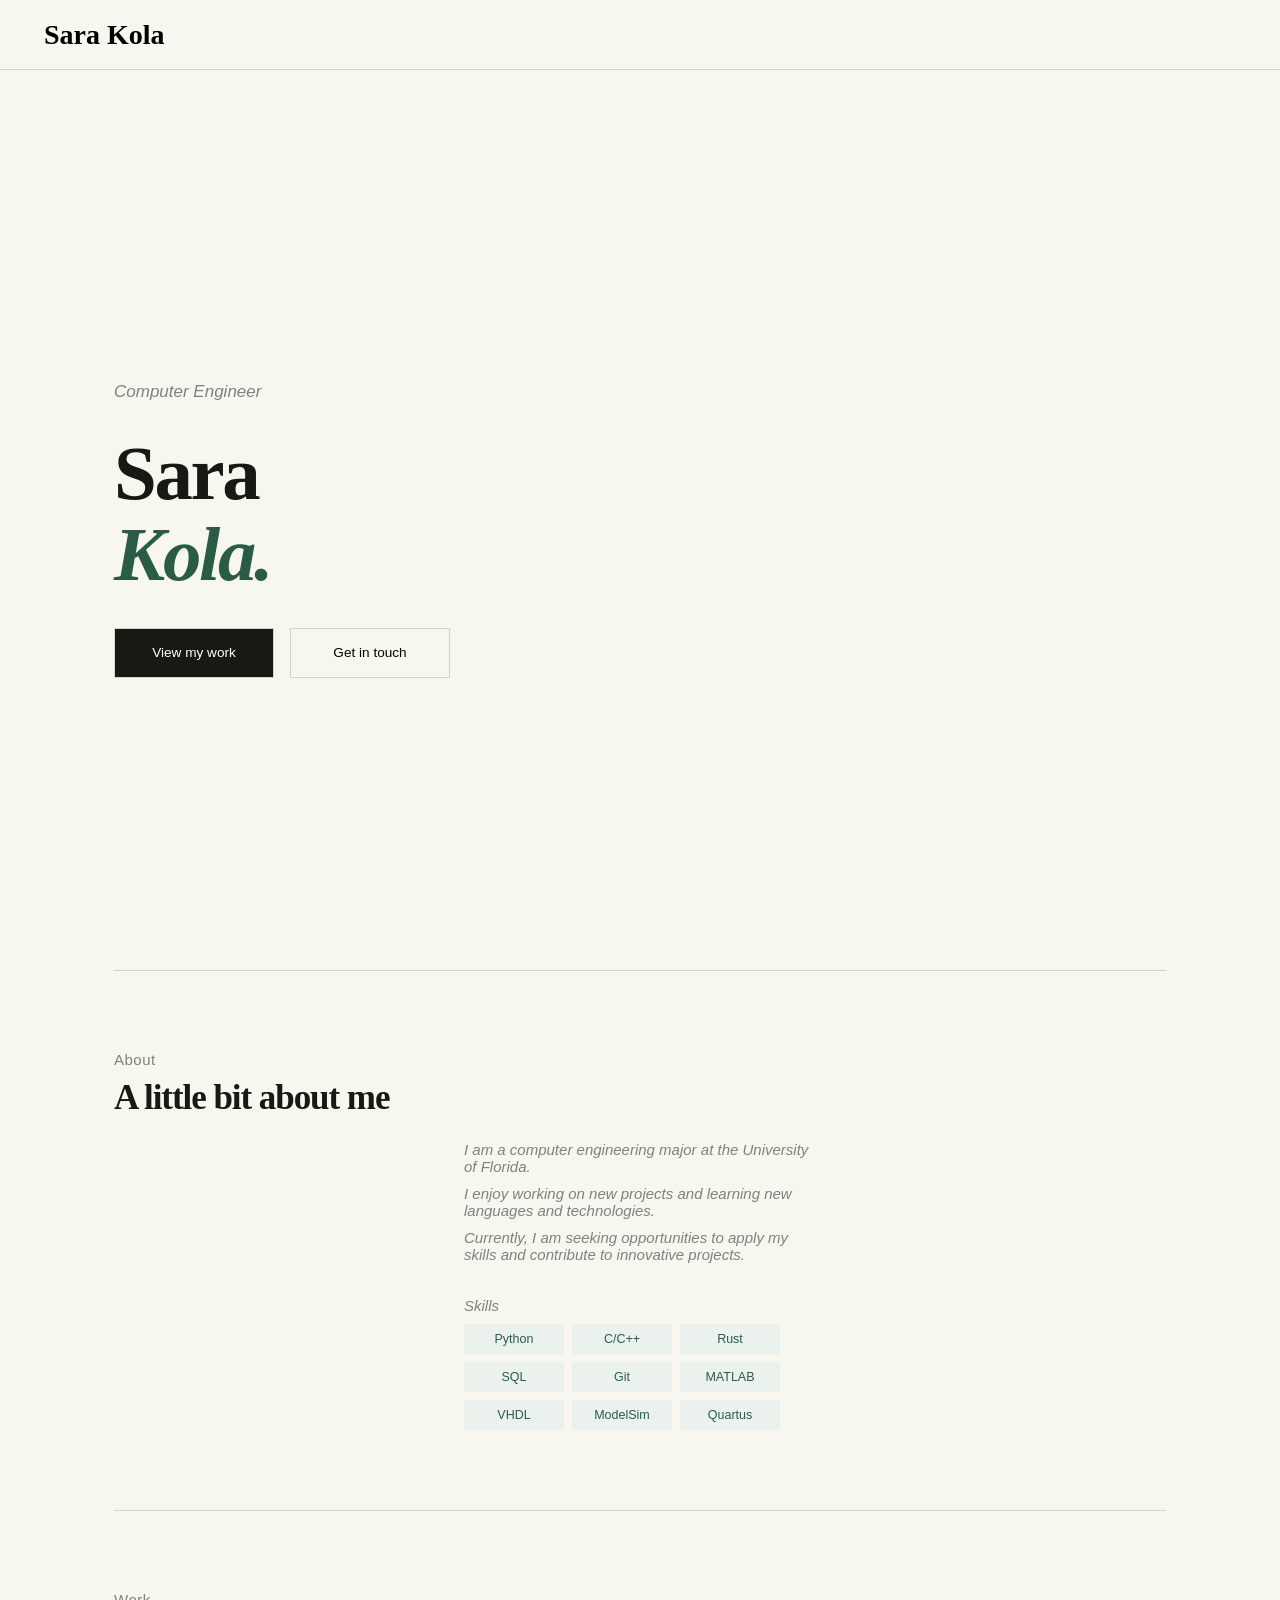
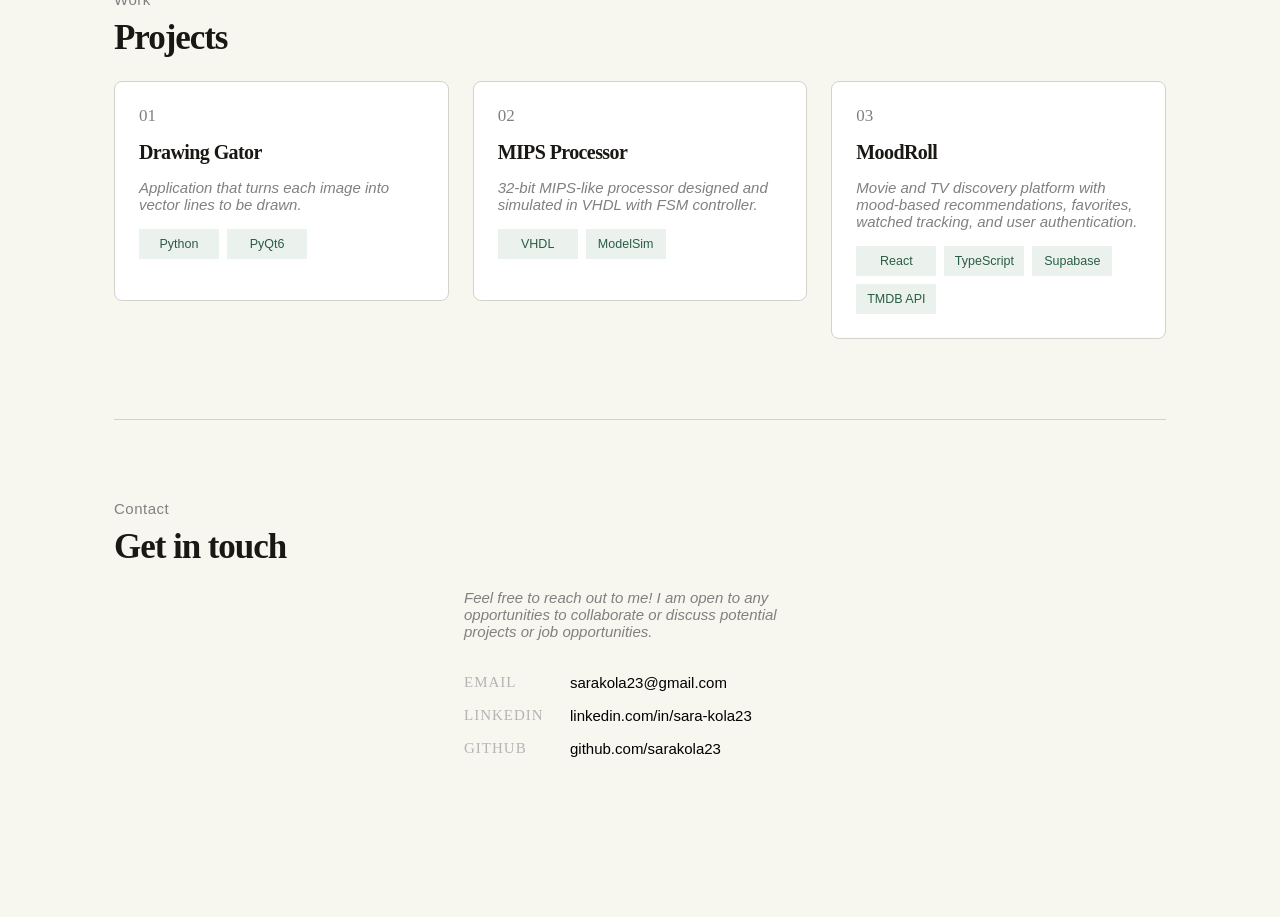
==== index.html @ 0d30940b "added new project" ====
<!DOCTYPE html>
<html lang="en">
    <head>
        <meta charset="UTF-8">
        <meta name="viewport" content="width=device-width, initial-scale=1.0">
        <title>Sara's Portofolio</title>
        <link rel="stylesheet" href="style.css">
        <style>
            *, *::before, *::after {
                box-sizing: border-box;
            }

            html {
                scroll-behavior: smooth;
            }

            body {
                margin: 0;
                min-height: 100vh;
                background-color: #f7f7f0;
                font-family: 'DM Sans', sans-serif;
                color: #1A1814;
                padding-top: 70px;
            }

            .page-container {
                max-width: 1100px;
                margin: 0 auto;
                padding: 0 24px 80px;
            }

            section {
                padding: 80px 0;
            }

            section:first-of-type {
                padding-top: 100px;
                min-height: 100vh;
                display: flex;
                flex-direction: column;
                justify-content: center;
            }

            .body-name {
                font-family: 'DM Serif Display', serif;
                font-size: clamp(4rem, 6vw, 90px);
                line-height: 1.05;
                letter-spacing: -0.03em;
                font-weight: bold;
                margin: 0;
            }

            .title-name {
                font-family: 'DM Sans', sans-serif;
                font-style: italic;
                font-size: 17px;
                font-weight: 500;
                color: rgb(128, 128, 128);
                margin: 0 0 32px;
            }

            .sec-part {
                color: #2A5C45;
            }

            nav {
                position: fixed;
                top: 0;
                left: 0;
                right: 0;
                background-color: #f7f7f0;
                border-bottom: 1px solid #d3d3ca;
                display: flex;
                justify-content: space-between;
                align-items: center;
                padding: 0 24px;
                height: 70px;
                z-index: 10;
            }

            .nav-title {
                font-family: Serif;
                font-size: 28px;
                font-weight: bold;
                color: black;
                margin: 0;
            }

            .separation {
                border-top: 1px solid #d3d3ca;
                margin: 0;
            }

            .label-section {
                font-family: 'DM Sans', sans-serif;
                font-size: 15px;
                color: rgb(128, 128, 128);
                letter-spacing: 0.5px;
                margin: 0 0 12px;
            }

            .title-section {
                font-family: 'DM Serif Display', serif;
                font-size: clamp(2rem, 3vw, 35px);
                color: #1A1814;
                line-height: 1.05;
                letter-spacing: -0.03em;
                font-weight: bold;
                margin: 0 0 24px;
            }

            .section-text {
                font-family: 'DM Sans', sans-serif;
                font-style: italic;
                font-size: 15px;
                font-weight: 500;
                color: rgb(128, 128, 128);
                margin: 0;
            }

            .section-text p {
                margin: 0 0 10px;
            }

            .button-grid {
                display: flex;
                flex-wrap: wrap;
                gap: 16px;
                margin-top: 32px;
            }

            .button-section {
                font-family: 'DM Sans', sans-serif;
                font-size: 13.6px;
                border: 1px solid #d3d3ca;
                background-color: #1A1814;
                width: 160px;
                height: 50px;
                display: inline-flex;
                align-items: center;
                justify-content: center;
                color: white;
                text-decoration: none;
                cursor: pointer;
            }

            .button-colors {
                background-color: #f7f7f0;
                color: black;
            }

            .about-grid {
                display: grid;
                grid-template-columns: repeat(auto-fit, minmax(280px, 1fr));
                gap: 24px;
            }

            .skills-grid {
                display: flex;
                flex-wrap: wrap;
                gap: 8px;
                align-content: flex-start;
            }

            .skill-tag,
            .skill-tag-smaller {
                font-family: 'DM Sans', sans-serif;
                font-size: 12.5px;
                background-color: #EBF2EE;
                color: #2A5C45;
                display: inline-flex;
                align-items: center;
                justify-content: center;
                text-align: center;
                padding: 0 10px;
                height: 30px;
            }

            .skill-tag {
                min-width: 100px;
            }

            .skill-tag-smaller {
                min-width: 80px;
            }

            .project-grid {
                display: grid;
                grid-template-columns: repeat(auto-fit, minmax(260px, 1fr));
                gap: 24px;
            }

            .project-link {
                color: inherit;
                text-decoration: none;
            }

            .project-card {
                border: 1px solid #d3d3ca;
                border-radius: 8px;
                padding: 24px;
                min-height: 220px;
                background-color: white;
                transition: transform 0.2s ease, border-color 0.2s ease, box-shadow 0.2s ease;
                display: flex;
                flex-direction: column;
                gap: 16px;
            }

            .project-card:hover {
                transform: translateY(-4px);
                border-color: #a7ad9e;
                box-shadow: 0 10px 25px rgba(0, 0, 0, 0.08);
            }

            .project-numbers {
                font-family: 'Arial Narrow';
                font-size: 17px;
                color: rgb(128, 128, 128);
                margin: 0;
            }

            .project-title {
                font-family: 'DM Serif Display', serif;
                font-size: 20px;
                color: #1A1814;
                line-height: 1.05;
                letter-spacing: -0.03em;
                font-weight: bold;
                margin: 0;
            }

            .contact-links {
                display: flex;
                flex-direction: column;
                gap: 16px;
            }

            .contact-row {
                display: flex;
                flex-wrap: wrap;
                align-items: center;
                gap: 16px;
            }

            .contact-label {
                font-family: 'Arial Narrow';
                font-size: 15px;
                color: rgb(180, 180, 180);
                letter-spacing: 1px;
                text-transform: uppercase;
                width: 90px;
            }

            .contact-value {
                font-family: 'DM Sans', sans-serif;
                text-decoration: none;
                font-size: 15px;
                color: black;
            }

            @media (max-width: 640px) {
                .nav-title {
                    font-size: 24px;
                }

                .button-grid {
                    justify-content: flex-start;
                }
            }
        </style>
    </head>
    <body>
        <header>
            <nav>
                <h1 class="nav-title">Sara Kola</h1>
                <ul></ul>
            </nav>
        </header>
        <div class="page-container">
        <section>
            <p class="title-name">Computer Engineer</p>
            <h1 class="body-name">Sara<br/><em class="sec-part">Kola.</em></h1>
        <div class="button-grid">
            <a href="#work" class="button-section">View my work</a>
            <a href="#contact" class="button-section button-colors">Get in touch</a>
        </div>  
        </section>

        <hr class="separation">

        <section id="about">
            <p class="label-section">About </p>
            <h2 class="title-section">A little bit about me</h2>
            <div class="about-grid">
                <div class="section-text">
                    <p>I am a computer engineering major at the University of Florida.</p>
                    <p>I enjoy working on new projects and learning new languages and technologies.</p>
                    <p>Currently, I am seeking opportunities to apply my skills and contribute to innovative projects.</p>
                </div>
            <div>
                <p class="section-text" style="margin-bottom: 10px">Skills</p>
                <div class="skills-grid">
                    <span class="skill-tag">Python</span>
                    <span class="skill-tag">C/C++</span>
                    <span class="skill-tag">Rust</span>
                    <span class="skill-tag">SQL</span>
                    <span class="skill-tag">Git</span>
                    <span class="skill-tag">MATLAB</span>
                    <span class="skill-tag">VHDL</span>
                    <span class="skill-tag">ModelSim</span>
                    <span class="skill-tag">Quartus</span>
                </div>
            </div>
            </div>
        </section>

        <hr class="separation">

        <section id="work">
            <p class="label-section">Work</p>
            <h2 class="title-section">Projects</h2>
            <div class="project-grid">
                <a href="project1.html" class="project-link">
                    <div class="project-card">
                        <p class="project-numbers">01</p>
                        <h3 class="project-title">Drawing Gator</h3>
                        <p class="section-text">Application that turns each image into vector lines to be drawn.</p>
                        <div class="skills-grid">
                            <span class="skill-tag-smaller">Python</span>
                            <span class="skill-tag-smaller">PyQt6</span>
                        </div>
                    </div>
                </a>

                <a href="project2.html" class="project-link">
                    <div class="project-card">
                        <p class="project-numbers">02</p>
                        <h3 class="project-title">MIPS Processor</h3>
                        <p class="section-text">32-bit MIPS-like processor designed and simulated in VHDL with FSM controller.</p>
                        <div class="skills-grid">
                            <span class="skill-tag-smaller">VHDL</span>
                            <span class="skill-tag-smaller">ModelSim</span>
                        </div>
                    </div>
                </a>

                <a href="project3.html" class="project-link">
                    <div class="project-card">
                        <p class="project-numbers">03</p>
                        <h3 class="project-title">MoodRoll</h3>
                        <p class="section-text">Movie and TV discovery platform with mood-based recommendations, favorites, watched tracking, and user authentication.</p>
                        <div class="skills-grid">
                            <span class="skill-tag-smaller">React</span>
                            <span class="skill-tag-smaller">TypeScript</span>
                            <span class="skill-tag-smaller">Supabase</span>
                            <span class="skill-tag-smaller">TMDB API</span>
                        </div>
                    </div>
                </a>
            </div>
        </section>

        <hr class="separation">

        <section id="contact">
            <p class="label-section">Contact</p>
            <h2 class="title-section">Get in touch</h2>
            <div class="about-grid">
                <div class="section-text">
                    <p>Feel free to reach out to me! I am open to any opportunities to collaborate or discuss potential projects or job opportunities.</p>
                </div>
                <div class="contact-links">
                    <div class="contact-row">
                        <span class="contact-label">Email</span>
                        <a class="contact-value" href="mailto:sarakola23@gmail.com">sarakola23@gmail.com</a>
                    </div>
                    <div class="contact-row">
                        <span class="contact-label">LinkedIn</span>
                        <a class="contact-value" href="https://linkedin.com/in/sara-kola23" target="_blank">linkedin.com/in/sara-kola23</a>
                    </div>
                    <div class="contact-row">
                        <span class="contact-label">Github</span>
                        <a class="contact-value" href="https://github.com/sarakola23" target="_blank">github.com/sarakola23</a>
                    </div>
                </div>
            </div>
        </section>
        </div>
    </body>
</html>
---- style.css ----
*, *::before, *::after {
    box-sizing: border-box;
}

body {
    background-color: #f7f7f0;
    font-family: 'DM Sans', sans-serif;
    margin: 0;
    padding: 0;
}

html {
    scroll-behavior: smooth;
}

.sec-part {
    color: #2A5C45;
}


nav {
    position: fixed; top: 0; left: 0; right: 0;
    background-color: #f7f7f0;
    border-bottom: 1px solid #d3d3ca;
    color: black;
    display: flex;
    justify-content: space-between;
    align-items: center;
    width: 100%;
    height: 70px;
    line-height: 70px;
    overflow: hidden;
    z-index: 100;
}

.nav-title {
    font-family: Serif;
    font-size: 28px;
    font-weight: bold;
    color: black;
    padding-left: 20px;
    margin: 0;
}

.nav-back {
    font-family: 'DM Sans', sans-serif;
    font-size: 15px;
    color: rgb(128, 128, 128);
    text-decoration: none;
    letter-spacing: 0.5px;
}

.separation {
    border: none;
    border-top: 1px solid #d3d3ca;
    margin-left: 350px;
    margin-right: 350px;
}

.label-section {
    font-family: 'DM Sans', sans-serif;
    font-size: 15px;
    color: rgb(128, 128, 128);
    text-decoration: none;
    letter-spacing: 0.5px;
    margin-left: 350px;
    margin-top: 0px;
}

.title-section {
    font-family: 'DM Serif Display', serif;
    font-size: 35px;
    color: #1A1814;
    line-height: 1.05;
    letter-spacing: -0.03em;
    font-weight: bold;
    margin-left: 350px;
    margin-top: 0px;
}

.section-text {
    font-family: 'DM Sans', sans-serif;
    font-style: italic;
    font-size: 15px;
    font-weight: 500;
    color: rgb(128, 128, 128);
    margin-top: 0px;
}

.section-text p {
    margin: 0;
    margin-bottom: 6px;
}

.about-grid {
    display: grid;
    grid-template-columns: 50% 50%;
    gap: 20px;
    margin-left: 350px;
    margin-right: 350px;
}

.skills-grid {
    display: flex;
    flex-wrap: wrap;
    gap: 8px;
    align-content: flex-start;
}

.skill-tag {
    font-family: 'DM Sans', sans-serif;
    font-size: 12.5px;
    background-color: #EBF2EE;
    color: #2A5C45;
    width: 100px;
    height: 25px;
    display: flex;
    align-items: center;
    justify-content: center;
    text-align: center;
}

.skill-tag-smaller {
    font-family: 'DM Sans', sans-serif;
    font-size: 12.5px;
    background-color: #EBF2EE;
    color: #2A5C45;
    width: 80px;
    height: 25px;
    display: flex;
    align-items: center;
    justify-content: center;
    text-align: center;
}

@media (max-width: 768px) {

    .separation {
        margin-left: 20px;
        margin-right: 20px;
    }

    .label-section {
        margin-left: 20px;
    }

    .title-section {
        font-size: 26px;
        margin-left: 20px;
        margin-right: 20px;
    }

    .about-grid {
        grid-template-columns: 1fr;
        margin-left: 20px;
        margin-right: 20px;
    }

    .nav-back {
        font-size: 13px;
    }
}
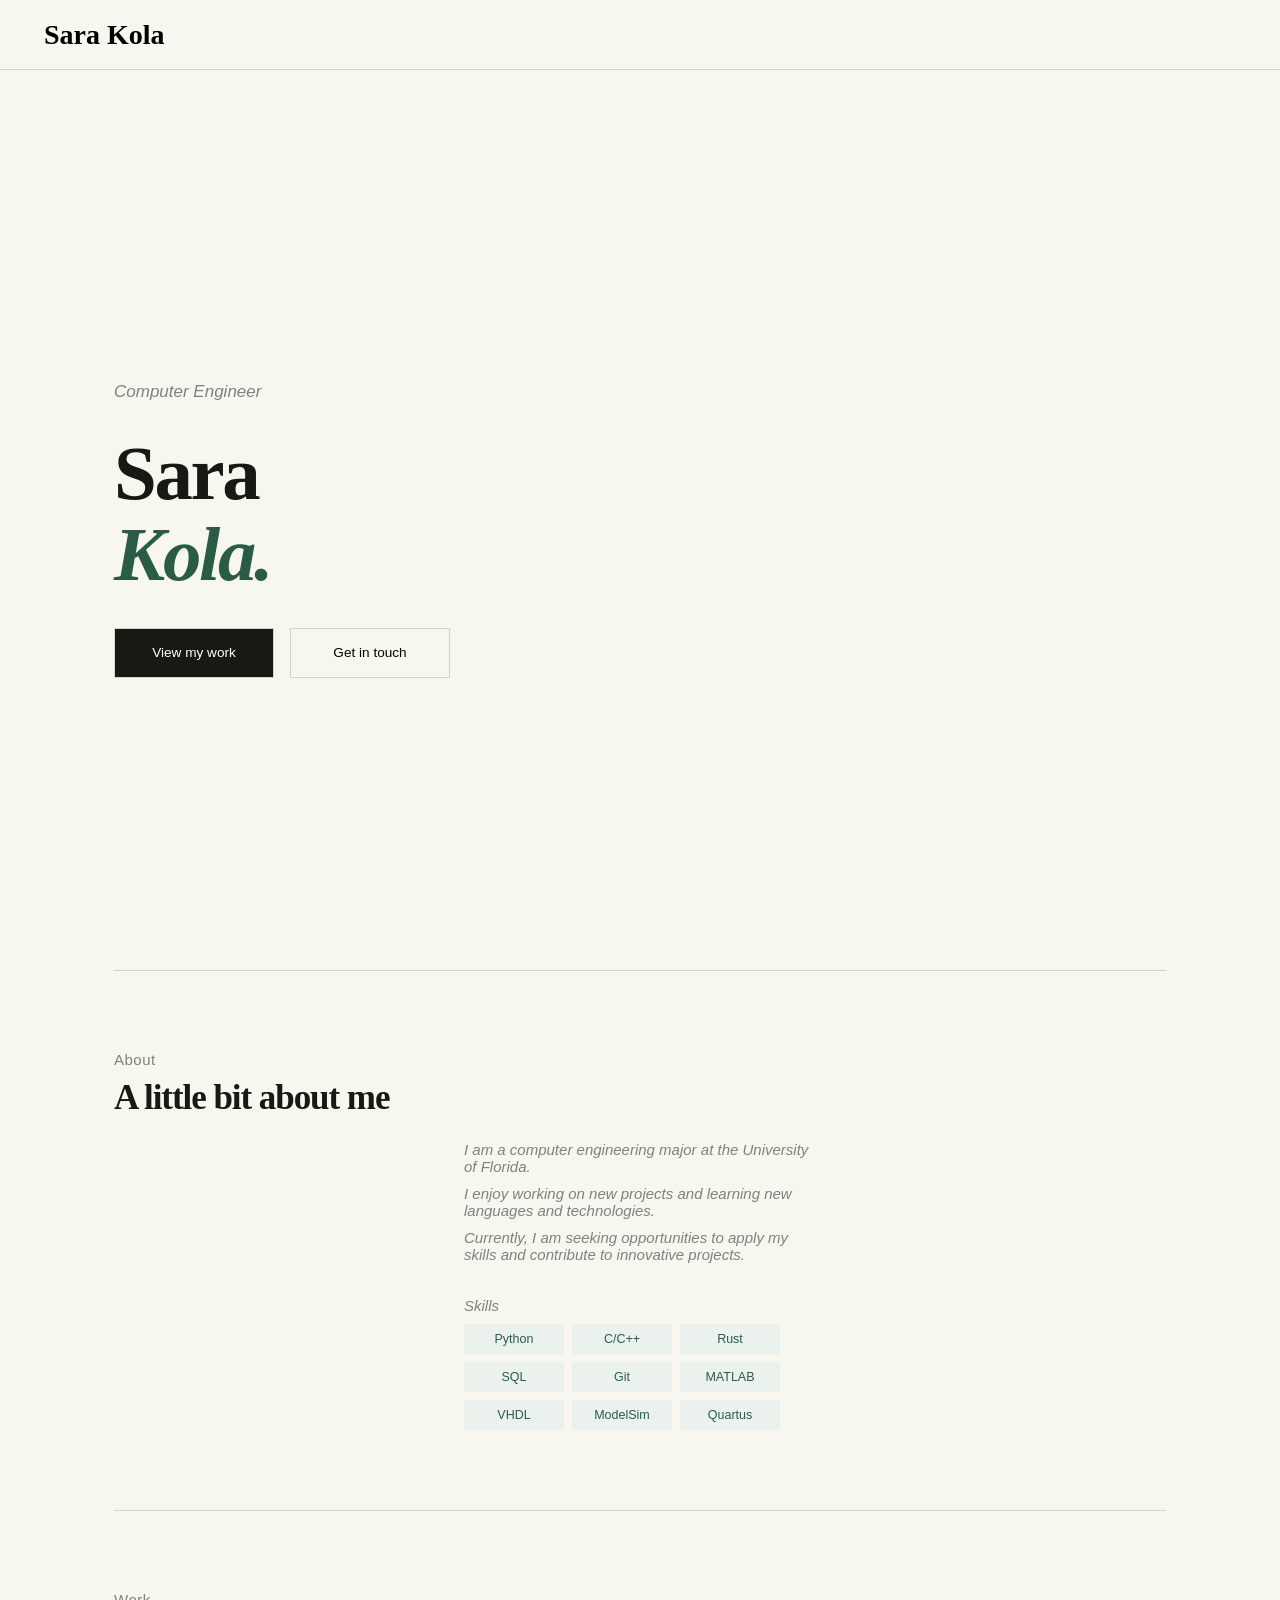
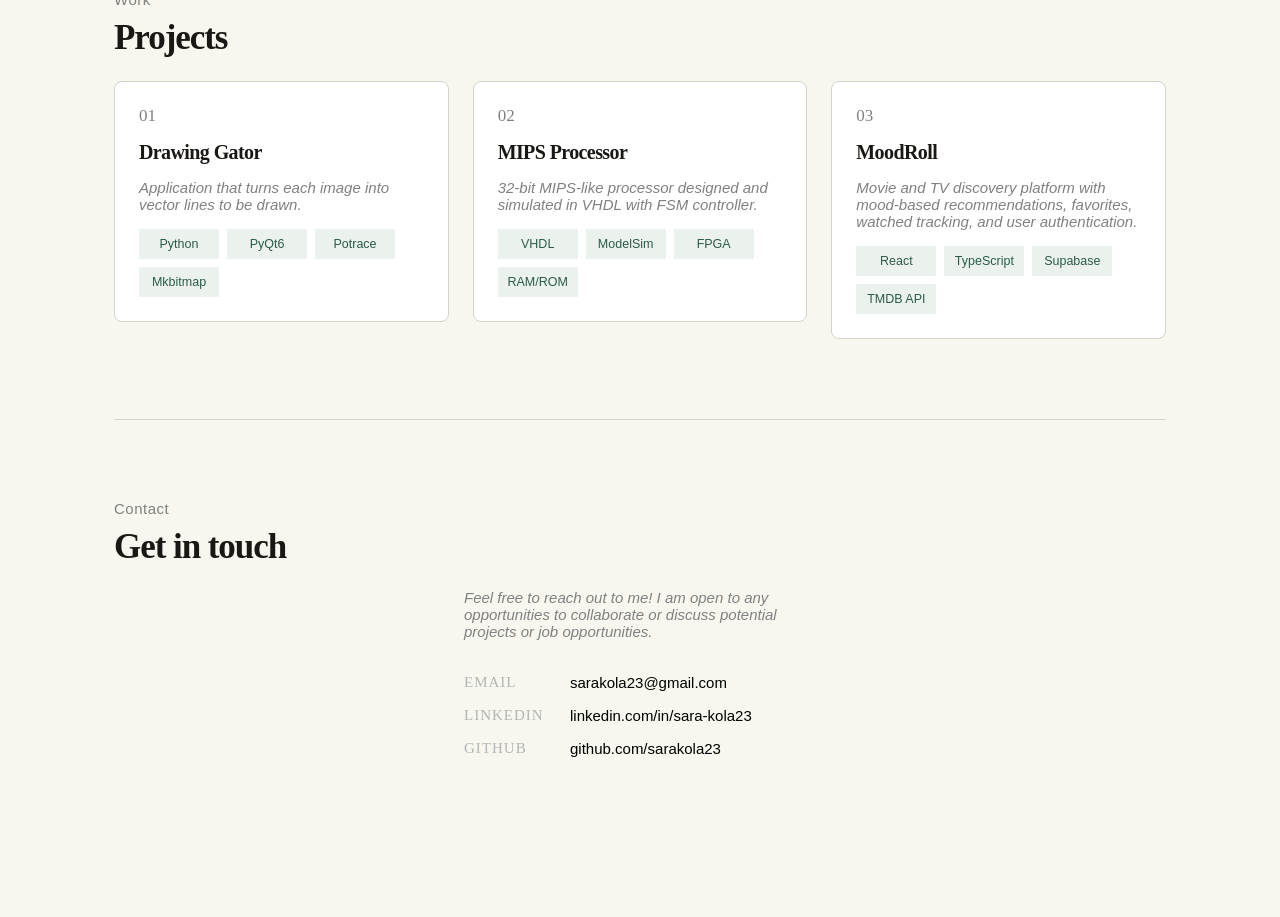
==== commit c9a2adea: "new changes" ====
--- a/index.html
+++ b/index.html
@@ -329,6 +329,8 @@
                         <div class="skills-grid">
                             <span class="skill-tag-smaller">Python</span>
                             <span class="skill-tag-smaller">PyQt6</span>
+                            <span class="skill-tag-smaller">Potrace</span>
+                            <span class="skill-tag-smaller">Mkbitmap</span>
                         </div>
                     </div>
                 </a>
@@ -341,6 +343,8 @@
                         <div class="skills-grid">
                             <span class="skill-tag-smaller">VHDL</span>
                             <span class="skill-tag-smaller">ModelSim</span>
+                            <span class="skill-tag-smaller">FPGA</span>
+                            <span class="skill-tag-smaller">RAM/ROM</span>
                         </div>
                     </div>
                 </a>
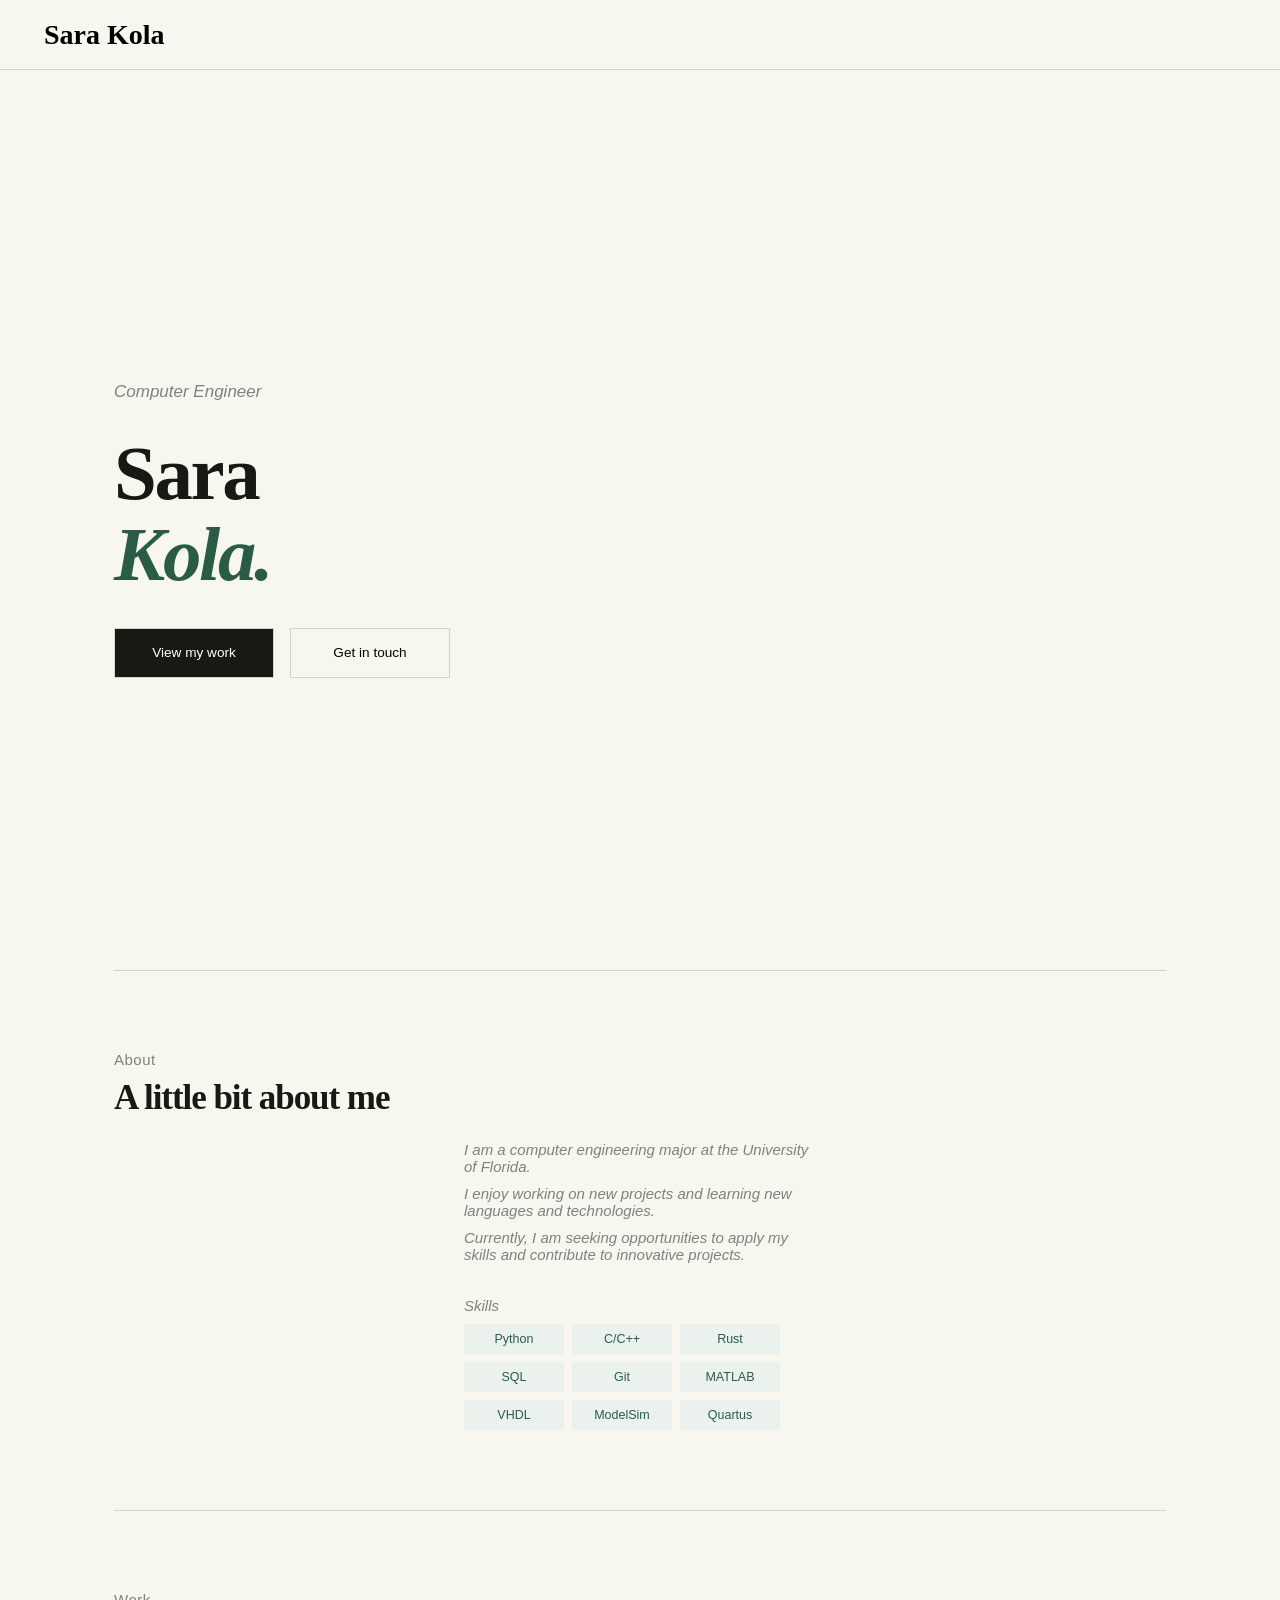
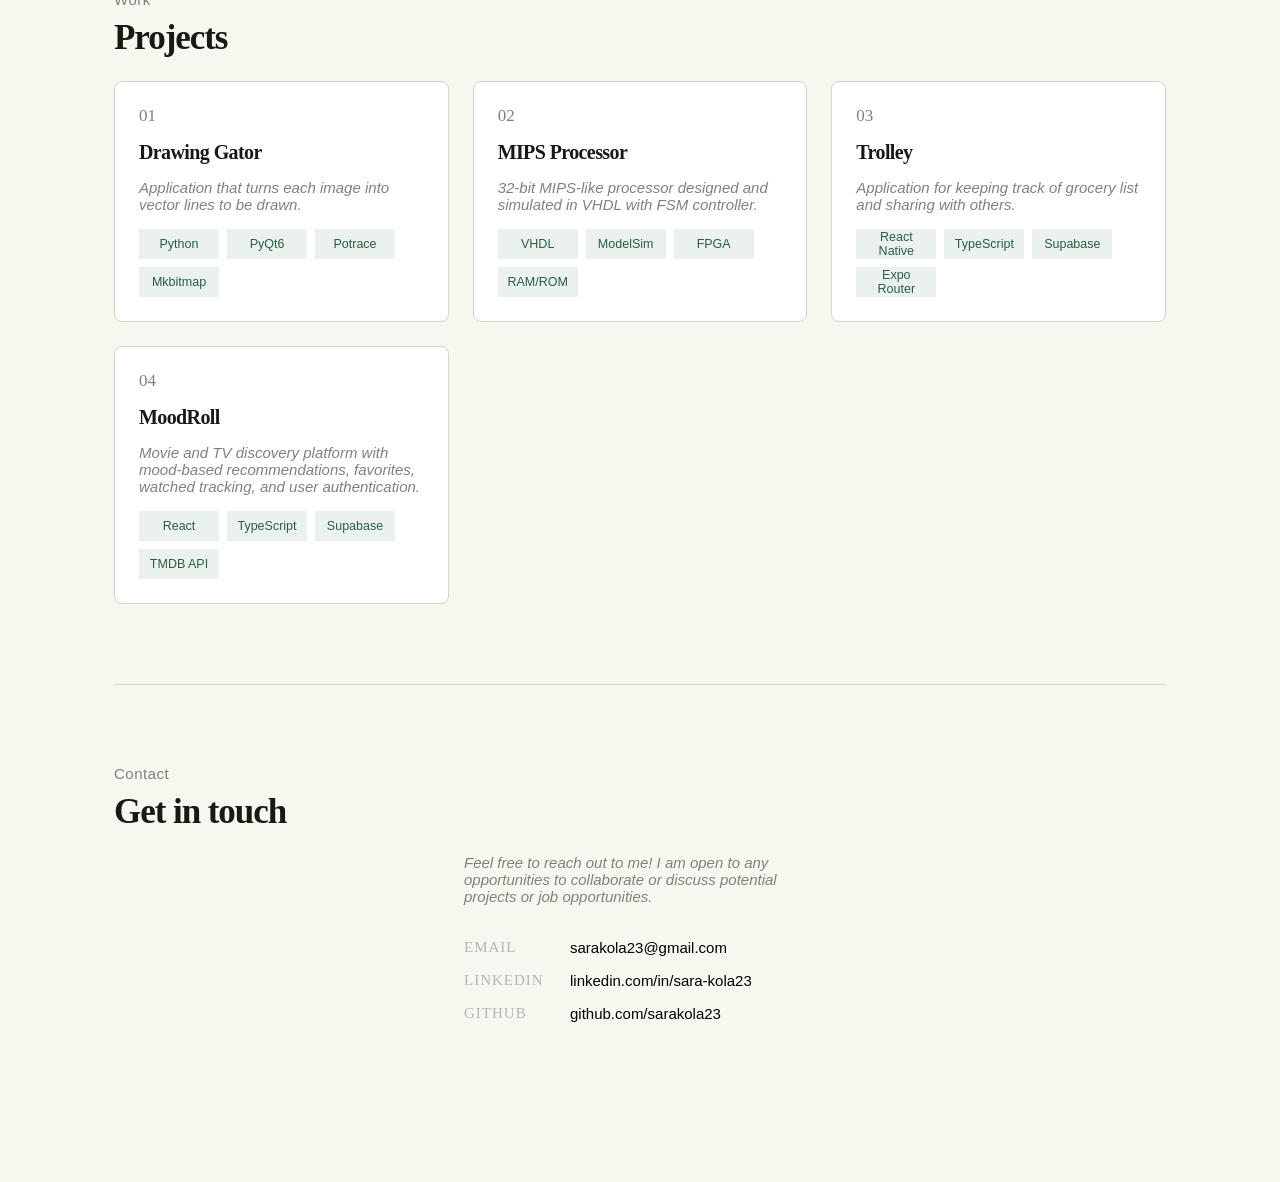
==== commit d6c46626: "new project added" ====
--- a/index.html
+++ b/index.html
@@ -349,9 +349,23 @@
                     </div>
                 </a>
 
+                <a href="project4.html" class="project-link">
+                    <div class="project-card">
+                        <p class="project-numbers">03</p>
+                        <h3 class="project-title">Trolley</h3>
+                        <p class="section-text">Application for keeping track of grocery list and sharing with others.</p>
+                        <div class="skills-grid">
+                            <span class="skill-tag-smaller">React Native</span>
+                            <span class="skill-tag-smaller">TypeScript</span>
+                            <span class="skill-tag-smaller">Supabase</span>
+                            <span class="skill-tag-smaller">Expo Router</span>
+                        </div>
+                    </div>
+                </a>
+
                 <a href="project3.html" class="project-link">
                     <div class="project-card">
-                        <p class="project-numbers">03</p>
+                        <p class="project-numbers">04</p>
                         <h3 class="project-title">MoodRoll</h3>
                         <p class="section-text">Movie and TV discovery platform with mood-based recommendations, favorites, watched tracking, and user authentication.</p>
                         <div class="skills-grid">
@@ -362,6 +376,7 @@
                         </div>
                     </div>
                 </a>
+
             </div>
         </section>
 
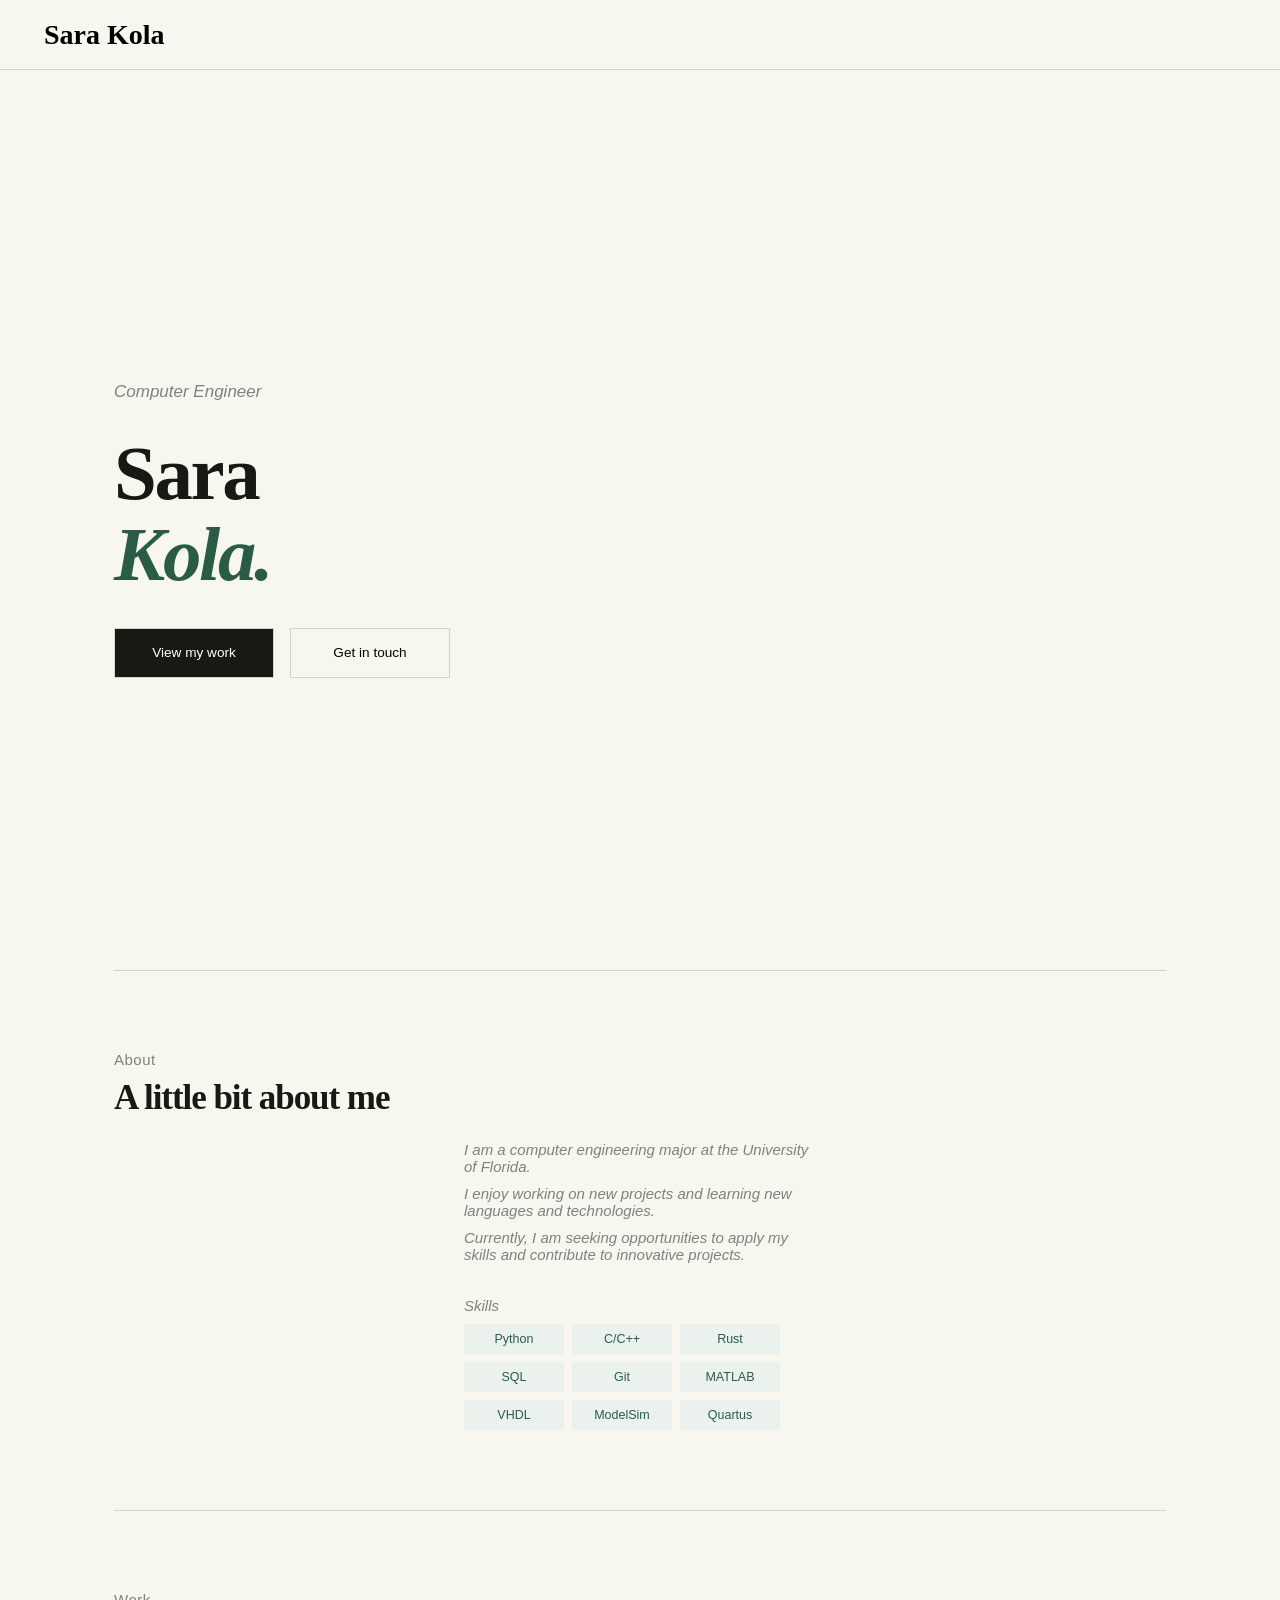
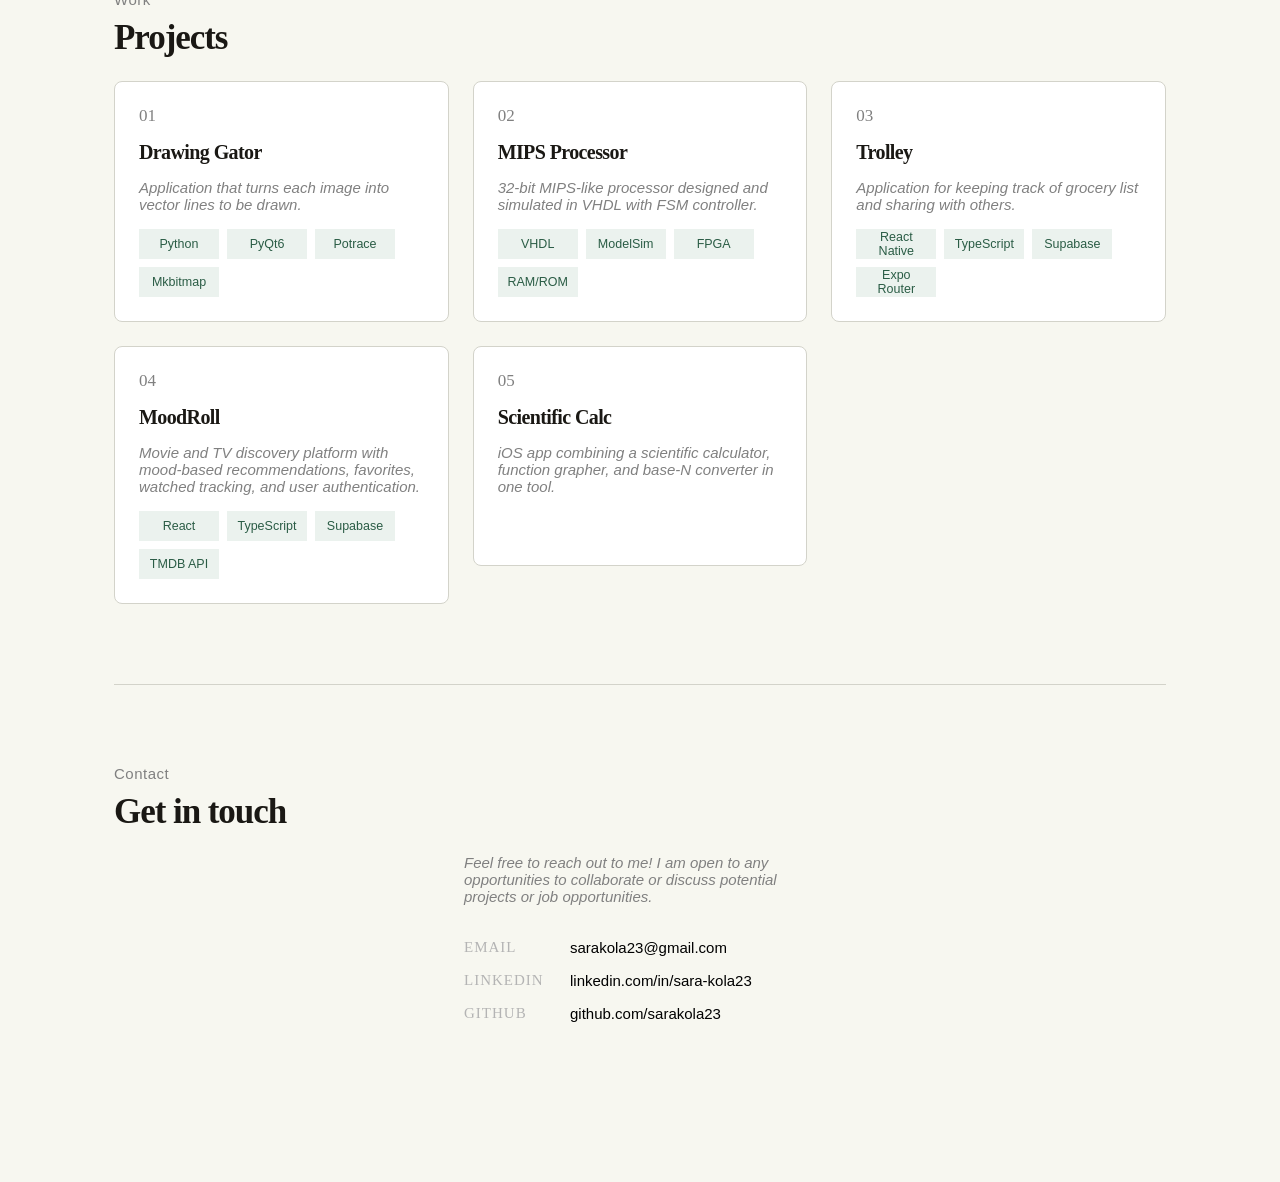
==== commit a75c4727: "main view" ====
--- a/index.html
+++ b/index.html
@@ -377,6 +377,14 @@
                     </div>
                 </a>
 
+                <a href="algorix.html" class="project-link">
+                    <div class="project-card">
+                        <p class="project-numbers">05</p>
+                        <h3 class="project-title">Scientific Calc</h3>
+                        <p class="section-text">iOS app combining a scientific calculator, function grapher, and base-N converter in one tool.</p>
+                    </div>
+                </a>
+
             </div>
         </section>
 
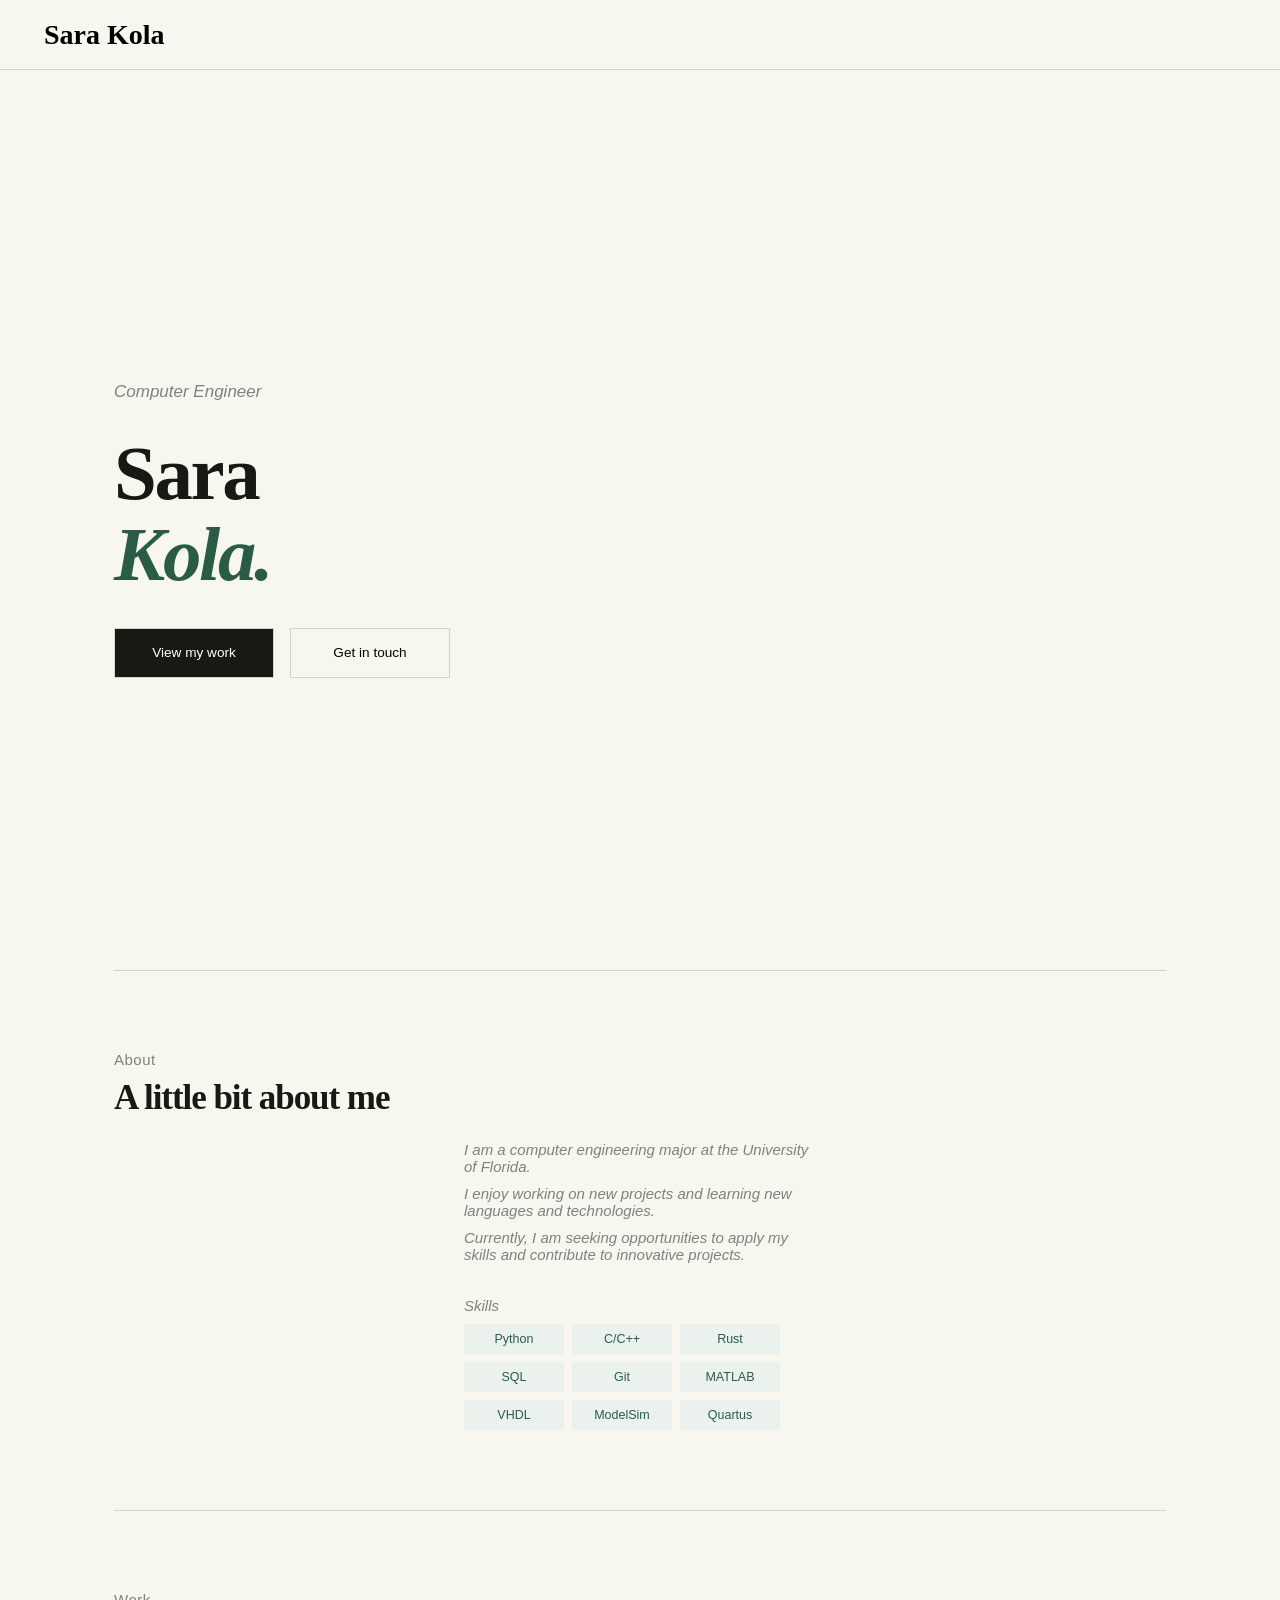
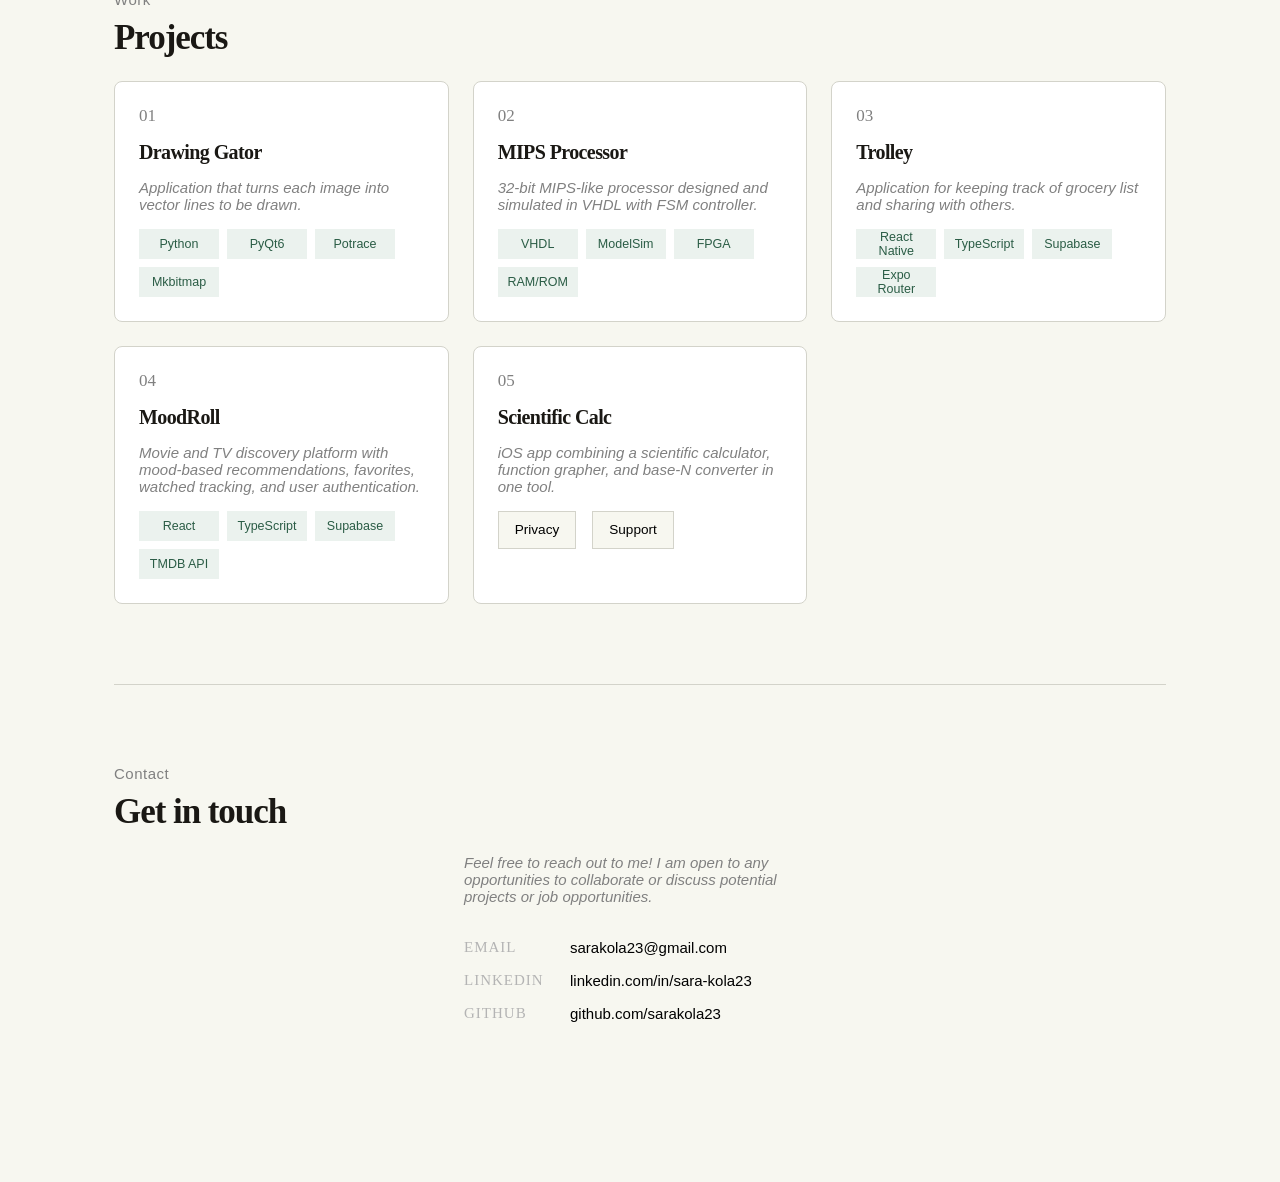
==== commit 2d728d80: "nice" ====
--- a/index.html
+++ b/index.html
@@ -377,13 +377,17 @@
                     </div>
                 </a>
 
-                <a href="algorix.html" class="project-link">
-                    <div class="project-card">
-                        <p class="project-numbers">05</p>
+                <div class="project-card">
+                    <p class="project-numbers">05</p>
+                    <a href="algorix.html" class="project-link">
                         <h3 class="project-title">Scientific Calc</h3>
-                        <p class="section-text">iOS app combining a scientific calculator, function grapher, and base-N converter in one tool.</p>
-                    </div>
-                </a>
+                    </a>
+                    <p class="section-text">iOS app combining a scientific calculator, function grapher, and base-N converter in one tool.</p>
+                    <div class="button-grid" style="margin-top: 0;">
+                        <a href="privacy.html" class="button-section button-colors" style="width: auto; padding: 0 16px; height: 38px;" target="_blank">Privacy</a>
+                        <a href="support.html" class="button-section button-colors" style="width: auto; padding: 0 16px; height: 38px;" target="_blank">Support</a>
+                    </div>
+                </div>
 
             </div>
         </section>
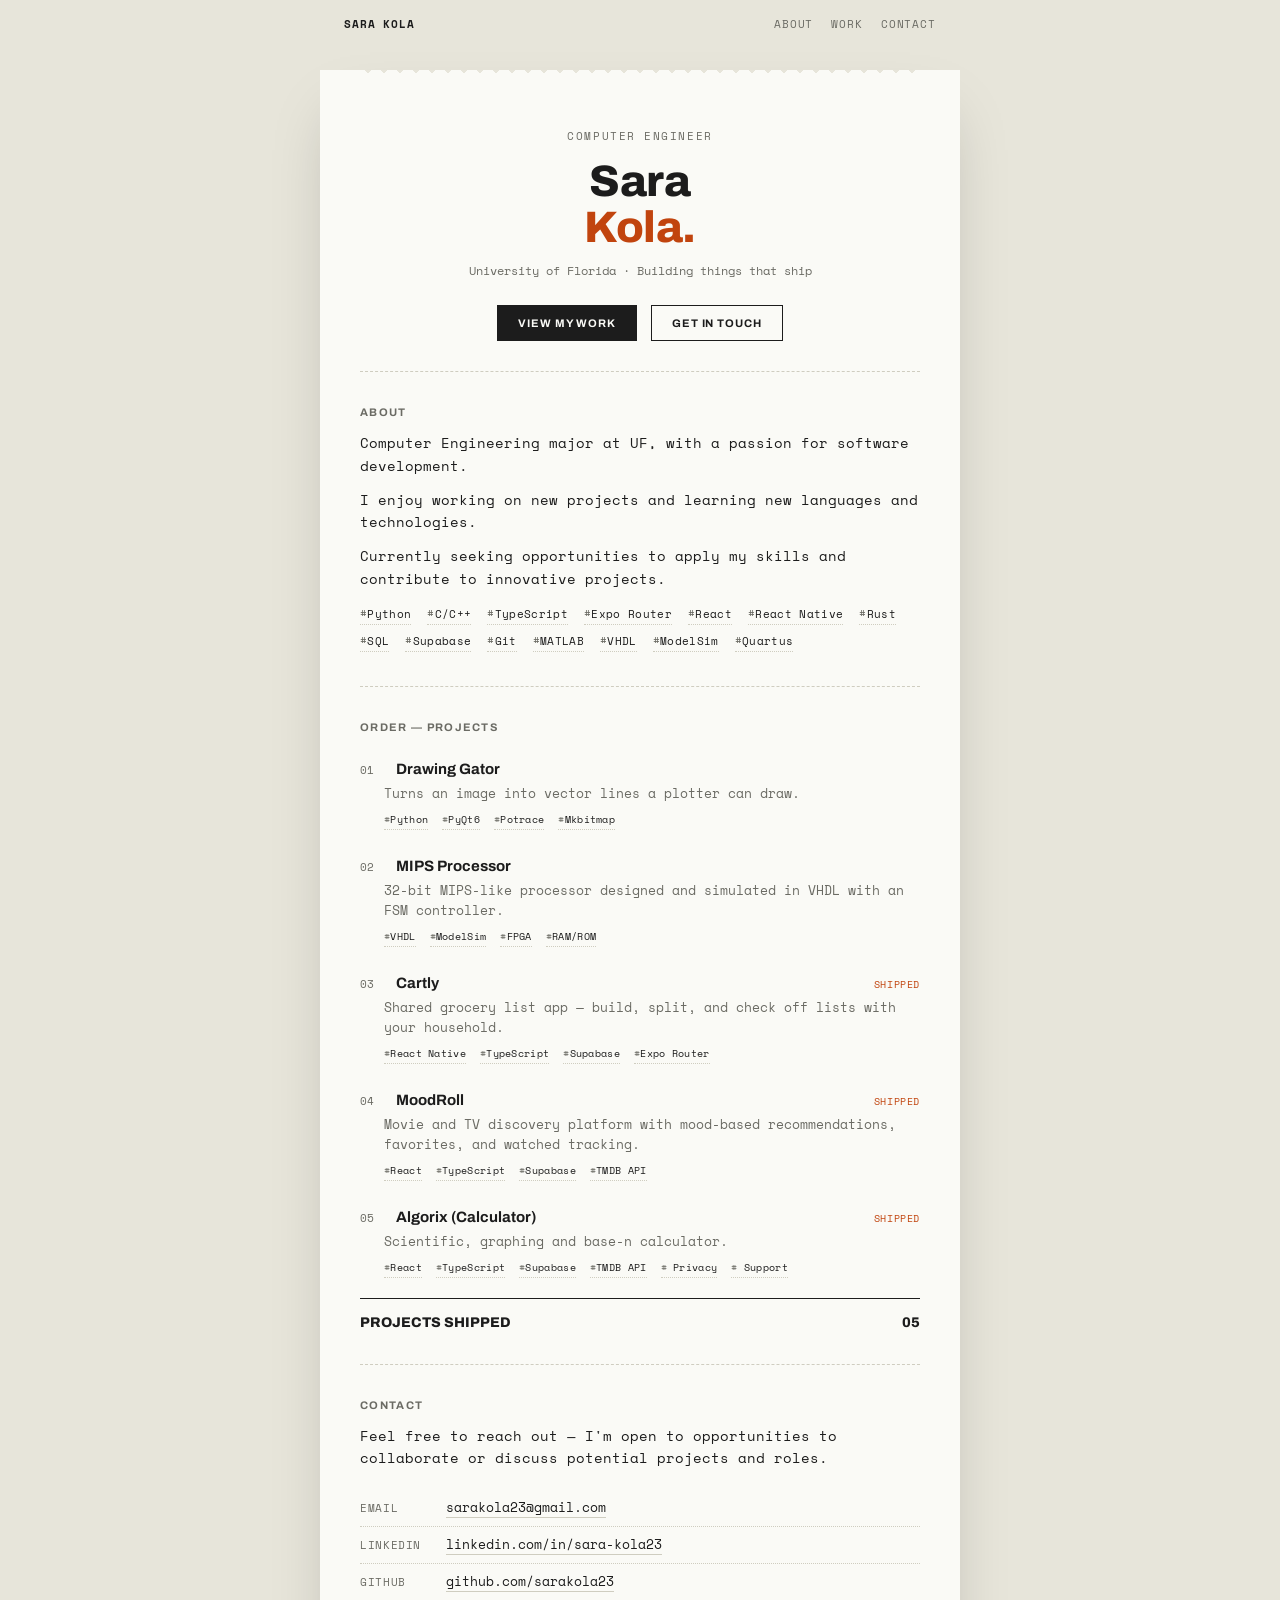
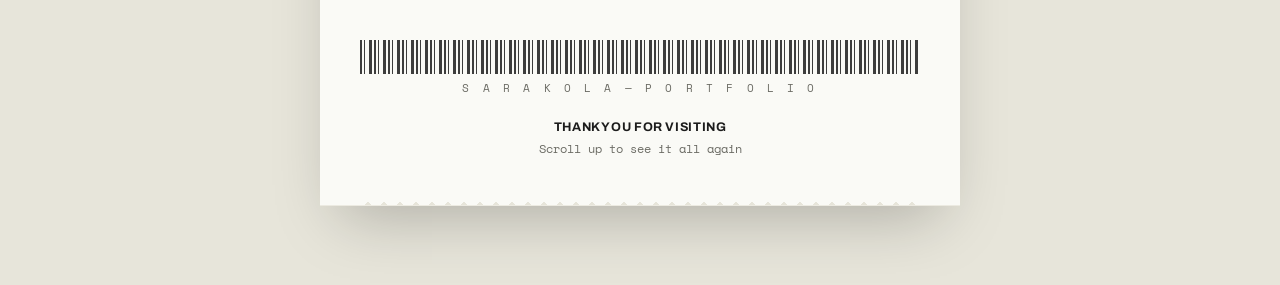
==== commit df6390ef: "new view" ====
--- a/index.html
+++ b/index.html
@@ -1,422 +1,496 @@
 <!DOCTYPE html>
 <html lang="en">
-    <head>
-        <meta charset="UTF-8">
-        <meta name="viewport" content="width=device-width, initial-scale=1.0">
-        <title>Sara's Portofolio</title>
-        <link rel="stylesheet" href="style.css">
-        <style>
-            *, *::before, *::after {
-                box-sizing: border-box;
-            }
-
-            html {
-                scroll-behavior: smooth;
-            }
-
-            body {
-                margin: 0;
-                min-height: 100vh;
-                background-color: #f7f7f0;
-                font-family: 'DM Sans', sans-serif;
-                color: #1A1814;
-                padding-top: 70px;
-            }
-
-            .page-container {
-                max-width: 1100px;
-                margin: 0 auto;
-                padding: 0 24px 80px;
-            }
-
-            section {
-                padding: 80px 0;
-            }
-
-            section:first-of-type {
-                padding-top: 100px;
-                min-height: 100vh;
-                display: flex;
-                flex-direction: column;
-                justify-content: center;
-            }
-
-            .body-name {
-                font-family: 'DM Serif Display', serif;
-                font-size: clamp(4rem, 6vw, 90px);
-                line-height: 1.05;
-                letter-spacing: -0.03em;
-                font-weight: bold;
-                margin: 0;
-            }
-
-            .title-name {
-                font-family: 'DM Sans', sans-serif;
-                font-style: italic;
-                font-size: 17px;
-                font-weight: 500;
-                color: rgb(128, 128, 128);
-                margin: 0 0 32px;
-            }
-
-            .sec-part {
-                color: #2A5C45;
-            }
-
-            nav {
-                position: fixed;
-                top: 0;
-                left: 0;
-                right: 0;
-                background-color: #f7f7f0;
-                border-bottom: 1px solid #d3d3ca;
-                display: flex;
-                justify-content: space-between;
-                align-items: center;
-                padding: 0 24px;
-                height: 70px;
-                z-index: 10;
-            }
-
-            .nav-title {
-                font-family: Serif;
-                font-size: 28px;
-                font-weight: bold;
-                color: black;
-                margin: 0;
-            }
-
-            .separation {
-                border-top: 1px solid #d3d3ca;
-                margin: 0;
-            }
-
-            .label-section {
-                font-family: 'DM Sans', sans-serif;
-                font-size: 15px;
-                color: rgb(128, 128, 128);
-                letter-spacing: 0.5px;
-                margin: 0 0 12px;
-            }
-
-            .title-section {
-                font-family: 'DM Serif Display', serif;
-                font-size: clamp(2rem, 3vw, 35px);
-                color: #1A1814;
-                line-height: 1.05;
-                letter-spacing: -0.03em;
-                font-weight: bold;
-                margin: 0 0 24px;
-            }
-
-            .section-text {
-                font-family: 'DM Sans', sans-serif;
-                font-style: italic;
-                font-size: 15px;
-                font-weight: 500;
-                color: rgb(128, 128, 128);
-                margin: 0;
-            }
-
-            .section-text p {
-                margin: 0 0 10px;
-            }
-
-            .button-grid {
-                display: flex;
-                flex-wrap: wrap;
-                gap: 16px;
-                margin-top: 32px;
-            }
-
-            .button-section {
-                font-family: 'DM Sans', sans-serif;
-                font-size: 13.6px;
-                border: 1px solid #d3d3ca;
-                background-color: #1A1814;
-                width: 160px;
-                height: 50px;
-                display: inline-flex;
-                align-items: center;
-                justify-content: center;
-                color: white;
-                text-decoration: none;
-                cursor: pointer;
-            }
-
-            .button-colors {
-                background-color: #f7f7f0;
-                color: black;
-            }
-
-            .about-grid {
-                display: grid;
-                grid-template-columns: repeat(auto-fit, minmax(280px, 1fr));
-                gap: 24px;
-            }
-
-            .skills-grid {
-                display: flex;
-                flex-wrap: wrap;
-                gap: 8px;
-                align-content: flex-start;
-            }
-
-            .skill-tag,
-            .skill-tag-smaller {
-                font-family: 'DM Sans', sans-serif;
-                font-size: 12.5px;
-                background-color: #EBF2EE;
-                color: #2A5C45;
-                display: inline-flex;
-                align-items: center;
-                justify-content: center;
-                text-align: center;
-                padding: 0 10px;
-                height: 30px;
-            }
-
-            .skill-tag {
-                min-width: 100px;
-            }
-
-            .skill-tag-smaller {
-                min-width: 80px;
-            }
-
-            .project-grid {
-                display: grid;
-                grid-template-columns: repeat(auto-fit, minmax(260px, 1fr));
-                gap: 24px;
-            }
-
-            .project-link {
-                color: inherit;
-                text-decoration: none;
-            }
-
-            .project-card {
-                border: 1px solid #d3d3ca;
-                border-radius: 8px;
-                padding: 24px;
-                min-height: 220px;
-                background-color: white;
-                transition: transform 0.2s ease, border-color 0.2s ease, box-shadow 0.2s ease;
-                display: flex;
-                flex-direction: column;
-                gap: 16px;
-            }
-
-            .project-card:hover {
-                transform: translateY(-4px);
-                border-color: #a7ad9e;
-                box-shadow: 0 10px 25px rgba(0, 0, 0, 0.08);
-            }
-
-            .project-numbers {
-                font-family: 'Arial Narrow';
-                font-size: 17px;
-                color: rgb(128, 128, 128);
-                margin: 0;
-            }
-
-            .project-title {
-                font-family: 'DM Serif Display', serif;
-                font-size: 20px;
-                color: #1A1814;
-                line-height: 1.05;
-                letter-spacing: -0.03em;
-                font-weight: bold;
-                margin: 0;
-            }
-
-            .contact-links {
-                display: flex;
-                flex-direction: column;
-                gap: 16px;
-            }
-
-            .contact-row {
-                display: flex;
-                flex-wrap: wrap;
-                align-items: center;
-                gap: 16px;
-            }
-
-            .contact-label {
-                font-family: 'Arial Narrow';
-                font-size: 15px;
-                color: rgb(180, 180, 180);
-                letter-spacing: 1px;
-                text-transform: uppercase;
-                width: 90px;
-            }
-
-            .contact-value {
-                font-family: 'DM Sans', sans-serif;
-                text-decoration: none;
-                font-size: 15px;
-                color: black;
-            }
-
-            @media (max-width: 640px) {
-                .nav-title {
-                    font-size: 24px;
-                }
-
-                .button-grid {
-                    justify-content: flex-start;
-                }
-            }
-        </style>
-    </head>
-    <body>
-        <header>
-            <nav>
-                <h1 class="nav-title">Sara Kola</h1>
-                <ul></ul>
-            </nav>
-        </header>
-        <div class="page-container">
-        <section>
-            <p class="title-name">Computer Engineer</p>
-            <h1 class="body-name">Sara<br/><em class="sec-part">Kola.</em></h1>
-        <div class="button-grid">
-            <a href="#work" class="button-section">View my work</a>
-            <a href="#contact" class="button-section button-colors">Get in touch</a>
-        </div>  
-        </section>
-
-        <hr class="separation">
-
-        <section id="about">
-            <p class="label-section">About </p>
-            <h2 class="title-section">A little bit about me</h2>
-            <div class="about-grid">
-                <div class="section-text">
-                    <p>I am a computer engineering major at the University of Florida.</p>
-                    <p>I enjoy working on new projects and learning new languages and technologies.</p>
-                    <p>Currently, I am seeking opportunities to apply my skills and contribute to innovative projects.</p>
-                </div>
-            <div>
-                <p class="section-text" style="margin-bottom: 10px">Skills</p>
-                <div class="skills-grid">
-                    <span class="skill-tag">Python</span>
-                    <span class="skill-tag">C/C++</span>
-                    <span class="skill-tag">Rust</span>
-                    <span class="skill-tag">SQL</span>
-                    <span class="skill-tag">Git</span>
-                    <span class="skill-tag">MATLAB</span>
-                    <span class="skill-tag">VHDL</span>
-                    <span class="skill-tag">ModelSim</span>
-                    <span class="skill-tag">Quartus</span>
-                </div>
+<head>
+<meta charset="UTF-8">
+<meta name="viewport" content="width=device-width, initial-scale=1.0">
+<title>Sara Kola — Portfolio</title>
+<link rel="preconnect" href="https://fonts.googleapis.com">
+<link rel="preconnect" href="https://fonts.gstatic.com" crossorigin>
+<link href="https://fonts.googleapis.com/css2?family=Space+Mono:ital,wght@0,400;0,700;1,400&family=Archivo:wght@500;700;800&display=swap" rel="stylesheet">
+<style>
+  :root{
+    --paper: #FAFAF6;
+    --paper-shadow: #ECEAE1;
+    --ink: #1C1C1C;
+    --ink-faded: #6b6b64;
+    --stamp: #C1440E;
+    --line: #cfcdc0;
+  }
+  *,*::before,*::after{box-sizing:border-box;margin:0;padding:0;}
+  html{scroll-behavior:smooth;}
+  body{
+    background:#e7e5da;
+    color:var(--ink);
+    font-family:'Space Mono', monospace;
+    padding:0 16px 80px;
+  }
+
+  nav{
+    position:fixed;
+    top:0; left:0; right:0;
+    background:#e7e5da;
+    display:flex;
+    justify-content:center;
+    padding:16px 0 10px;
+    z-index:50;
+  }
+  .nav-inner{
+    max-width:640px;
+    width:100%;
+    display:flex;
+    justify-content:space-between;
+    align-items:center;
+    font-size:11px;
+    letter-spacing:0.08em;
+    text-transform:uppercase;
+    color:var(--ink-faded);
+    padding:0 24px;
+  }
+  .nav-inner .brand{font-weight:700; color:var(--ink);}
+  .nav-links{display:flex; gap:18px;}
+  .nav-links a{color:var(--ink-faded); text-decoration:none;}
+  .nav-links a:hover{color:var(--stamp);}
+
+  .top-spacer{height:70px;}
+
+  .receipt{
+    max-width:640px;
+    margin:0 auto;
+    background:var(--paper);
+    box-shadow: 0 1px 0 var(--paper-shadow), 0 30px 60px -20px rgba(0,0,0,0.25);
+    position:relative;
+    padding:0 40px;
+  }
+  .tear{
+    height:14px; width:100%;
+    background:
+      linear-gradient(135deg, transparent 8px, var(--paper) 8px) 0 0,
+      linear-gradient(-135deg, transparent 8px, var(--paper) 8px) 0 0;
+    background-size: 16px 16px;
+    background-repeat:repeat-x;
+    background-color:#e7e5da;
+  }
+  .tear-bottom{transform:scaleY(-1);}
+
+  .hero-block{
+    text-align:center;
+    padding:44px 0 30px;
+  }
+  .hero-block .kicker{
+    font-size:11px;
+    letter-spacing:0.14em;
+    text-transform:uppercase;
+    color:var(--ink-faded);
+    margin-bottom:14px;
+  }
+  .hero-block .name{
+    font-family:'Archivo', sans-serif;
+    font-weight:800;
+    font-size:44px;
+    letter-spacing:-0.01em;
+    line-height:1.05;
+  }
+  .hero-block .name em{color:var(--stamp); font-style:normal;}
+  .hero-block .role{
+    font-size:12px;
+    color:var(--ink-faded);
+    margin-top:12px;
+  }
+
+  .cta-row{
+    display:flex;
+    justify-content:center;
+    gap:14px;
+    margin-top:26px;
+  }
+  .cta{
+    font-family:'Archivo', sans-serif;
+    font-weight:700;
+    font-size:11px;
+    letter-spacing:0.08em;
+    text-transform:uppercase;
+    text-decoration:none;
+    padding:11px 20px;
+    border:1.5px solid var(--ink);
+    color:var(--ink);
+    background:transparent;
+  }
+  .cta.primary{
+    background:var(--ink);
+    color:var(--paper);
+  }
+  .cta:hover{border-color:var(--stamp); color:var(--stamp);}
+  .cta.primary:hover{background:var(--stamp); border-color:var(--stamp); color:var(--paper);}
+
+  .dashed{
+    border:none;
+    border-top:1.5px dashed var(--line);
+    margin:0;
+  }
+
+  .section{padding:34px 0;}
+
+  .section-eyebrow{
+    font-family:'Archivo', sans-serif;
+    font-weight:700;
+    font-size:11px;
+    letter-spacing:0.12em;
+    text-transform:uppercase;
+    color:var(--ink-faded);
+    margin-bottom:14px;
+  }
+
+  .about-copy{
+    font-size:13.5px;
+    line-height:1.65;
+    color:var(--ink);
+    margin-bottom:12px;
+  }
+  .about-copy:last-child{margin-bottom:0;}
+
+  .sku-row{
+    display:flex;
+    flex-wrap:wrap;
+    gap:8px 16px;
+    margin-top:16px;
+  }
+
+  .sku{
+    font-size:11px;
+    letter-spacing:0.03em;
+    color:var(--ink);
+    border-bottom:1px dotted var(--line);
+    padding-bottom:2px;
+    white-space:nowrap;
+  }
+  .sku::before{content:"#"; color:var(--ink-faded);}
+
+  /* Projects as receipt line-items */
+  .items{
+    list-style:none;
+  }
+  .item{
+    display:block;
+    text-decoration:none;
+    color:inherit;
+    padding:14px 0;
+    border-bottom:1px dashed var(--line);
+  }
+  .item:last-child{border-bottom:none;}
+  .item-row{
+    display:flex;
+    justify-content:space-between;
+    align-items:baseline;
+    gap:12px;
+  }
+  .item-num{
+    font-size:11px;
+    color:var(--ink-faded);
+    width:24px;
+    flex-shrink:0;
+  }
+  .item-name{
+    font-family:'Archivo', sans-serif;
+    font-weight:700;
+    font-size:15px;
+    flex:1;
+  }
+  .item-tag{
+    font-size:10px;
+    color:var(--stamp);
+    text-transform:uppercase;
+    letter-spacing:0.06em;
+    flex-shrink:0;
+  }
+  .item-desc{
+    font-size:12.5px;
+    color:var(--ink-faded);
+    line-height:1.6;
+    margin:6px 0 8px 24px;
+  }
+  .item-skus{
+    display:flex;
+    flex-wrap:wrap;
+    gap:6px 14px;
+    margin-left:24px;
+  }
+  .item-skus .sku{font-size:10px;}
+
+  .subtotal{
+    display:flex;
+    justify-content:space-between;
+    font-family:'Archivo', sans-serif;
+    font-weight:800;
+    font-size:14px;
+    padding-top:16px;
+    margin-top:6px;
+    border-top:1.5px solid var(--ink);
+  }
+
+  .contact-block .about-copy{margin-bottom:20px;}
+  .contact-links{list-style:none;}
+  .contact-links li{
+    display:flex;
+    gap:16px;
+    font-size:12.5px;
+    padding:8px 0;
+    border-bottom:1px dotted var(--line);
+    align-items:baseline;
+  }
+  .contact-links li:last-child{border-bottom:none;}
+  .contact-links .label{
+    width:70px;
+    flex-shrink:0;
+    color:var(--ink-faded);
+    text-transform:uppercase;
+    letter-spacing:0.06em;
+    font-size:10.5px;
+  }
+  .contact-links a{color:var(--ink); text-decoration:none; border-bottom:1px solid var(--line);}
+  .contact-links a:hover{color:var(--stamp); border-color:var(--stamp);}
+
+  .barcode{
+    height:34px;
+    margin:6px 0 6px;
+    background: repeating-linear-gradient(
+      90deg,
+      var(--ink) 0px, var(--ink) 2px,
+      transparent 2px, transparent 4px,
+      var(--ink) 4px, var(--ink) 5px,
+      transparent 5px, transparent 9px,
+      var(--ink) 9px, var(--ink) 12px,
+      transparent 12px, transparent 14px
+    );
+    opacity:0.85;
+  }
+  .barcode-num{
+    text-align:center;
+    font-size:10.5px;
+    letter-spacing:0.3em;
+    color:var(--ink-faded);
+    margin-bottom:24px;
+  }
+  .thanks{
+    text-align:center;
+    font-size:11.5px;
+    color:var(--ink-faded);
+    padding-bottom:34px;
+  }
+  .thanks .big{
+    font-family:'Archivo', sans-serif;
+    font-weight:700;
+    font-size:12.5px;
+    color:var(--ink);
+    display:block;
+    margin-bottom:6px;
+    letter-spacing:0.05em;
+  }
+
+  @media (max-width:700px){
+    .receipt{padding:0 20px;}
+    .hero-block .name{font-size:34px;}
+    .item-desc, .item-skus{margin-left:0;}
+  }
+
+  .item-main {
+  display: block;
+  text-decoration: none;
+  color: inherit;
+}
+
+.item-main:hover .item-name {
+  color: var(--stamp);
+}
+
+.sku-link {
+  text-decoration: none;
+  cursor: pointer;
+}
+
+.sku-link:hover {
+  color: var(--stamp);
+  border-bottom-color: var(--stamp);
+}
+</style>
+</head>
+<body>
+
+<nav>
+  <div class="nav-inner">
+    <span class="brand">SARA KOLA</span>
+    <div class="nav-links">
+      <a href="#about">About</a>
+      <a href="#work">Work</a>
+      <a href="#contact">Contact</a>
+    </div>
+  </div>
+</nav>
+<div class="top-spacer"></div>
+
+<div class="receipt">
+  <div class="tear tear-top"></div>
+
+  <div class="hero-block">
+    <div class="kicker">Computer Engineer</div>
+    <h1 class="name">Sara<br><em>Kola.</em></h1>
+    <div class="role">University of Florida · Building things that ship</div>
+    <div class="cta-row">
+      <a href="#work" class="cta primary">View My Work</a>
+      <a href="#contact" class="cta">Get In Touch</a>
+    </div>
+  </div>
+
+  <hr class="dashed">
+
+  <section class="section" id="about">
+    <div class="section-eyebrow">About</div>
+    <p class="about-copy">Computer Engineering major at UF, with a passion for software development.</p>
+    <p class="about-copy">I enjoy working on new projects and learning new languages and technologies.</p>
+    <p class="about-copy">Currently seeking opportunities to apply my skills and contribute to innovative projects.</p>
+    <div class="sku-row">
+      <span class="sku">Python</span>
+      <span class="sku">C/C++</span>
+      <span class="sku">TypeScript</span>
+      <span class="sku">Expo Router</span>
+      <span class="sku">React</span>
+      <span class="sku">React Native</span>
+      <span class="sku">Rust</span>
+      <span class="sku">SQL</span>
+      <span class="sku">Supabase</span>
+      <span class="sku">Git</span>
+      <span class="sku">MATLAB</span>
+      <span class="sku">VHDL</span>
+      <span class="sku">ModelSim</span>
+      <span class="sku">Quartus</span>
+    </div>
+  </section>
+
+  <hr class="dashed">
+
+  <section class="section" id="work">
+    <div class="section-eyebrow">Order — Projects</div>
+    <ul class="items">
+      <li>
+        <a href="project1.html" class="item">
+          <div class="item-row">
+            <span class="item-num">01</span>
+            <span class="item-name">Drawing Gator</span>
+          </div>
+          <p class="item-desc">Turns an image into vector lines a plotter can draw.</p>
+          <div class="item-skus">
+            <span class="sku">Python</span><span class="sku">PyQt6</span><span class="sku">Potrace</span><span class="sku">Mkbitmap</span>
+          </div>
+        </a>
+      </li>
+      <li>
+        <a href="project2.html" class="item">
+          <div class="item-row">
+            <span class="item-num">02</span>
+            <span class="item-name">MIPS Processor</span>
+          </div>
+          <p class="item-desc">32-bit MIPS-like processor designed and simulated in VHDL with an FSM controller.</p>
+          <div class="item-skus">
+            <span class="sku">VHDL</span><span class="sku">ModelSim</span><span class="sku">FPGA</span><span class="sku">RAM/ROM</span>
+          </div>
+        </a>
+      </li>
+      <li>
+        <a href="project4.html" class="item">
+          <div class="item-row">
+            <span class="item-num">03</span>
+            <span class="item-name">Cartly</span>
+            <span class="item-tag">Shipped</span>
+          </div>
+          <p class="item-desc">Shared grocery list app — build, split, and check off lists with your household.</p>
+          <div class="item-skus">
+            <span class="sku">React Native</span><span class="sku">TypeScript</span><span class="sku">Supabase</span><span class="sku">Expo Router</span>
+          </div>
+        </a>
+      </li>
+      <li>
+        <a href="project3.html" class="item">
+          <div class="item-row">
+            <span class="item-num">04</span>
+            <span class="item-name">MoodRoll</span>
+            <span class="item-tag">Shipped</span>
+          </div>
+          <p class="item-desc">Movie and TV discovery platform with mood-based recommendations, favorites, and watched tracking.</p>
+          <div class="item-skus">
+            <span class="sku">React</span><span class="sku">TypeScript</span><span class="sku">Supabase</span><span class="sku">TMDB API</span>
+          </div>
+        </a>
+      </li>
+      <li>
+        <div class="item">
+            <a href="project5.html" class="item-main">
+            <div class="item-row">
+                <span class="item-num">05</span>
+                <span class="item-name">Algorix (Calculator)</span>
+                <span class="item-tag">Shipped</span>
             </div>
+
+            <p class="item-desc">Scientific, graphing and base-n calculator.</p>
+            </a>
+
+            <div class="item-skus">
+            <span class="sku">React</span>
+            <span class="sku">TypeScript</span>
+            <span class="sku">Supabase</span>
+            <span class="sku">TMDB API</span>
+
+            <a href="algorix_privacy.html"
+                target="_blank"
+                rel="noopener noreferrer"
+                class="sku sku-link">
+                Privacy
+            </a>
+
+            <a href="algorix_support.html"
+                target="_blank"
+                rel="noopener noreferrer"
+                class="sku sku-link">
+                Support
+            </a>
             </div>
-        </section>
-
-        <hr class="separation">
-
-        <section id="work">
-            <p class="label-section">Work</p>
-            <h2 class="title-section">Projects</h2>
-            <div class="project-grid">
-                <a href="project1.html" class="project-link">
-                    <div class="project-card">
-                        <p class="project-numbers">01</p>
-                        <h3 class="project-title">Drawing Gator</h3>
-                        <p class="section-text">Application that turns each image into vector lines to be drawn.</p>
-                        <div class="skills-grid">
-                            <span class="skill-tag-smaller">Python</span>
-                            <span class="skill-tag-smaller">PyQt6</span>
-                            <span class="skill-tag-smaller">Potrace</span>
-                            <span class="skill-tag-smaller">Mkbitmap</span>
-                        </div>
-                    </div>
-                </a>
-
-                <a href="project2.html" class="project-link">
-                    <div class="project-card">
-                        <p class="project-numbers">02</p>
-                        <h3 class="project-title">MIPS Processor</h3>
-                        <p class="section-text">32-bit MIPS-like processor designed and simulated in VHDL with FSM controller.</p>
-                        <div class="skills-grid">
-                            <span class="skill-tag-smaller">VHDL</span>
-                            <span class="skill-tag-smaller">ModelSim</span>
-                            <span class="skill-tag-smaller">FPGA</span>
-                            <span class="skill-tag-smaller">RAM/ROM</span>
-                        </div>
-                    </div>
-                </a>
-
-                <a href="project4.html" class="project-link">
-                    <div class="project-card">
-                        <p class="project-numbers">03</p>
-                        <h3 class="project-title">Trolley</h3>
-                        <p class="section-text">Application for keeping track of grocery list and sharing with others.</p>
-                        <div class="skills-grid">
-                            <span class="skill-tag-smaller">React Native</span>
-                            <span class="skill-tag-smaller">TypeScript</span>
-                            <span class="skill-tag-smaller">Supabase</span>
-                            <span class="skill-tag-smaller">Expo Router</span>
-                        </div>
-                    </div>
-                </a>
-
-                <a href="project3.html" class="project-link">
-                    <div class="project-card">
-                        <p class="project-numbers">04</p>
-                        <h3 class="project-title">MoodRoll</h3>
-                        <p class="section-text">Movie and TV discovery platform with mood-based recommendations, favorites, watched tracking, and user authentication.</p>
-                        <div class="skills-grid">
-                            <span class="skill-tag-smaller">React</span>
-                            <span class="skill-tag-smaller">TypeScript</span>
-                            <span class="skill-tag-smaller">Supabase</span>
-                            <span class="skill-tag-smaller">TMDB API</span>
-                        </div>
-                    </div>
-                </a>
-
-                <div class="project-card">
-                    <p class="project-numbers">05</p>
-                    <a href="algorix.html" class="project-link">
-                        <h3 class="project-title">Scientific Calc</h3>
-                    </a>
-                    <p class="section-text">iOS app combining a scientific calculator, function grapher, and base-N converter in one tool.</p>
-                    <div class="button-grid" style="margin-top: 0;">
-                        <a href="privacy.html" class="button-section button-colors" style="width: auto; padding: 0 16px; height: 38px;" target="_blank">Privacy</a>
-                        <a href="support.html" class="button-section button-colors" style="width: auto; padding: 0 16px; height: 38px;" target="_blank">Support</a>
-                    </div>
-                </div>
-
-            </div>
-        </section>
-
-        <hr class="separation">
-
-        <section id="contact">
-            <p class="label-section">Contact</p>
-            <h2 class="title-section">Get in touch</h2>
-            <div class="about-grid">
-                <div class="section-text">
-                    <p>Feel free to reach out to me! I am open to any opportunities to collaborate or discuss potential projects or job opportunities.</p>
-                </div>
-                <div class="contact-links">
-                    <div class="contact-row">
-                        <span class="contact-label">Email</span>
-                        <a class="contact-value" href="mailto:sarakola23@gmail.com">sarakola23@gmail.com</a>
-                    </div>
-                    <div class="contact-row">
-                        <span class="contact-label">LinkedIn</span>
-                        <a class="contact-value" href="https://linkedin.com/in/sara-kola23" target="_blank">linkedin.com/in/sara-kola23</a>
-                    </div>
-                    <div class="contact-row">
-                        <span class="contact-label">Github</span>
-                        <a class="contact-value" href="https://github.com/sarakola23" target="_blank">github.com/sarakola23</a>
-                    </div>
-                </div>
-            </div>
-        </section>
         </div>
-    </body>
+        </li>
+    </ul>
+    <div class="subtotal">
+      <span>PROJECTS SHIPPED</span>
+      <span>05</span>
+    </div>
+  </section>
+
+  <hr class="dashed">
+
+  <section class="section contact-block" id="contact">
+    <div class="section-eyebrow">Contact</div>
+    <p class="about-copy">Feel free to reach out — I'm open to opportunities to collaborate or discuss potential projects and roles.</p>
+    <ul class="contact-links">
+      <li>
+        <span class="label">Email</span>
+        <a href="mailto:sarakola23@gmail.com">sarakola23@gmail.com</a>
+      </li>
+      <li>
+        <span class="label">LinkedIn</span>
+        <a href="https://linkedin.com/in/sara-kola23" target="_blank">linkedin.com/in/sara-kola23</a>
+      </li>
+      <li>
+        <span class="label">Github</span>
+        <a href="https://github.com/sarakola23" target="_blank">github.com/sarakola23</a>
+      </li>
+    </ul>
+  </section>
+
+  <div class="barcode"></div>
+  <div class="barcode-num">S A R A K O L A — P O R T F O L I O</div>
+  <div class="thanks">
+    <span class="big">THANK YOU FOR VISITING</span>
+    Scroll up to see it all again
+  </div>
+
+  <div class="tear tear-bottom"></div>
+</div>
+
+</body>
 </html>
